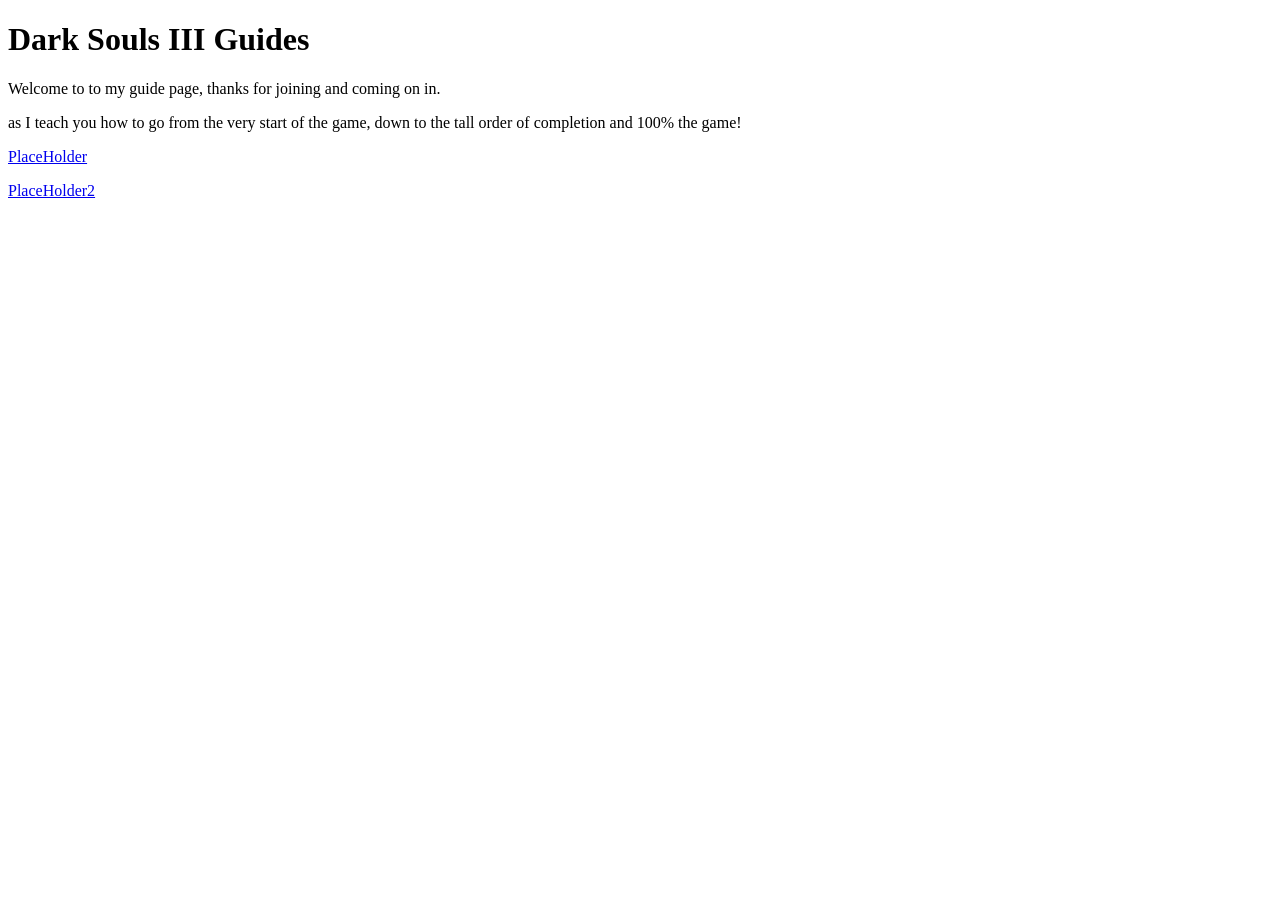
==== index.html @ 9a1a69d4 "Create index.html for Dark Souls III guides" ====
<!DOCTYPE html>
<html>
<head>
<title>SnowForge Solution's Guides</title>
</head>

<body>

<h1>Dark Souls III Guides</h1>

<p>Welcome to to my guide page, thanks for joining and coming on in.</p>
<p>as I teach you how to go from the very start of the game, down to the tall order of completion and 100% the game!</p>
  
<p>
<a href="Placeholder1.html">PlaceHolder</a>
</p>

<p>
<a href="PlaceHolder2.html">PlaceHolder2</a>
</p>

</body>
</html>
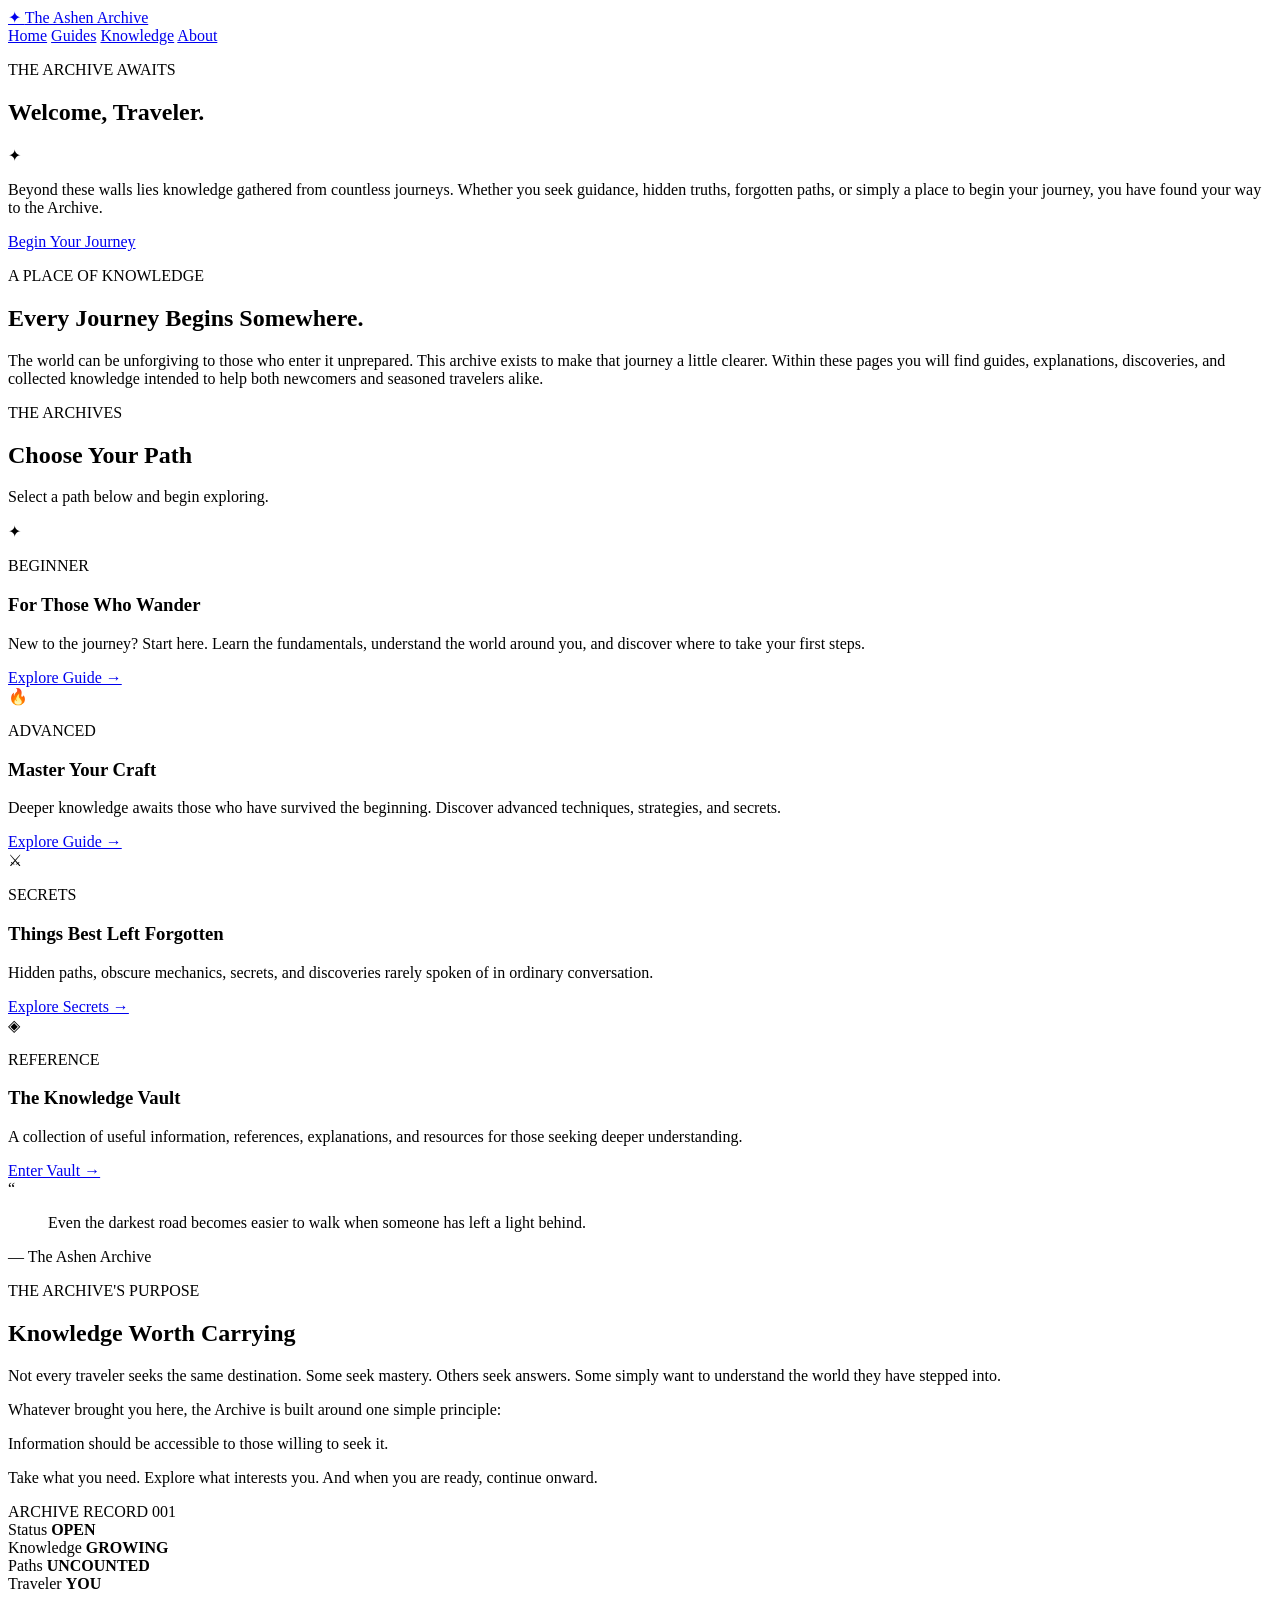
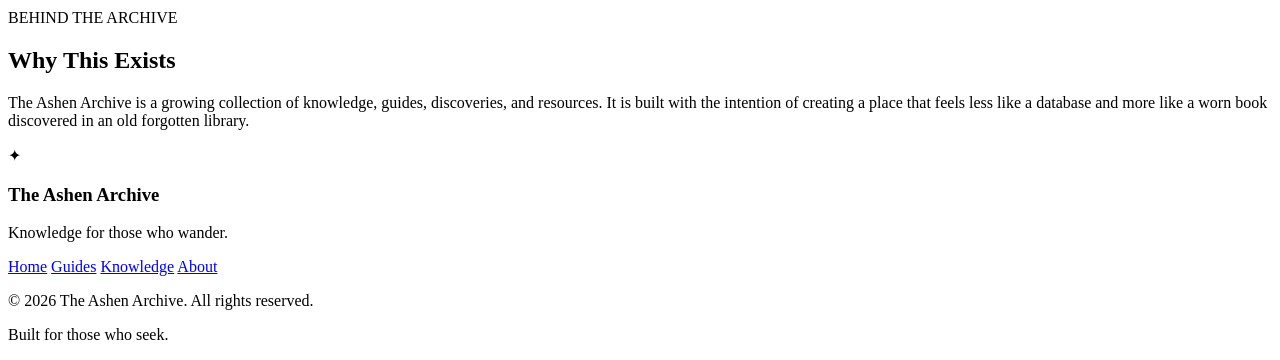
==== commit adce88f4: "Revise index.html for Ashen Archive layout and content Updated the HTML structure and content for th" ====
--- a/index.html
+++ b/index.html
@@ -1,23 +1,438 @@
 <!DOCTYPE html>
-<html>
+<html lang="en">
 <head>
-<title>SnowForge Solution's Guides</title>
+    <meta charset="UTF-8">
+
+    <meta name="viewport" content="width=device-width, initial-scale=1.0">
+
+    <meta name="description" content="A collection of guides, knowledge, and discoveries for those willing to venture beyond the known.">
+
+    <title>The Ashen Archive</title>
+
+    <link rel="stylesheet" href="css/style.css">
 </head>
 
 <body>
 
-<h1>Dark Souls III Guides</h1>
-
-<p>Welcome to to my guide page, thanks for joining and coming on in.</p>
-<p>as I teach you how to go from the very start of the game, down to the tall order of completion and 100% the game!</p>
-  
-<p>
-<a href="Placeholder1.html">PlaceHolder</a>
-</p>
-
-<p>
-<a href="PlaceHolder2.html">PlaceHolder2</a>
-</p>
+    <!-- =========================
+         HEADER
+    ========================== -->
+
+    <header class="site-header">
+
+        <div class="header-inner">
+
+            <a href="index.html" class="site-logo">
+                <span class="logo-mark">✦</span>
+                <span class="logo-text">The Ashen Archive</span>
+            </a>
+
+            <nav class="main-nav">
+
+                <a href="#home">Home</a>
+                <a href="#guides">Guides</a>
+                <a href="#knowledge">Knowledge</a>
+                <a href="#about">About</a>
+
+            </nav>
+
+        </div>
+
+    </header>
+
+
+    <!-- =========================
+         HERO / WELCOME
+    ========================== -->
+
+    <main>
+
+        <section id="home" class="hero">
+
+            <div class="hero-overlay"></div>
+
+            <div class="hero-content">
+
+                <p class="eyebrow">THE ARCHIVE AWAITS</p>
+
+                <h1>
+                    Welcome, Traveler.
+                </h1>
+
+                <div class="ornament">
+                    <span></span>
+                    ✦
+                    <span></span>
+                </div>
+
+                <p class="hero-text">
+                    Beyond these walls lies knowledge gathered from countless
+                    journeys. Whether you seek guidance, hidden truths,
+                    forgotten paths, or simply a place to begin your journey,
+                    you have found your way to the Archive.
+                </p>
+
+                <a href="#guides" class="primary-button">
+                    Begin Your Journey
+                </a>
+
+            </div>
+
+        </section>
+
+
+        <!-- =========================
+             INTRODUCTION
+        ========================== -->
+
+        <section class="intro section">
+
+            <div class="section-heading">
+
+                <p class="eyebrow">A PLACE OF KNOWLEDGE</p>
+
+                <h2>Every Journey Begins Somewhere.</h2>
+
+                <div class="heading-line"></div>
+
+            </div>
+
+            <p class="intro-text">
+                The world can be unforgiving to those who enter it unprepared.
+                This archive exists to make that journey a little clearer.
+                Within these pages you will find guides, explanations,
+                discoveries, and collected knowledge intended to help both
+                newcomers and seasoned travelers alike.
+            </p>
+
+        </section>
+
+
+        <!-- =========================
+             GUIDES
+        ========================== -->
+
+        <section id="guides" class="guides section">
+
+            <div class="section-heading">
+
+                <p class="eyebrow">THE ARCHIVES</p>
+
+                <h2>Choose Your Path</h2>
+
+                <div class="heading-line"></div>
+
+                <p class="section-description">
+                    Select a path below and begin exploring.
+                </p>
+
+            </div>
+
+
+            <div class="guide-grid">
+
+
+                <!-- Guide Card -->
+
+                <article class="guide-card">
+
+                    <div class="card-icon gold">
+                        ✦
+                    </div>
+
+                    <div class="card-content">
+
+                        <p class="card-category">BEGINNER</p>
+
+                        <h3>For Those Who Wander</h3>
+
+                        <p>
+                            New to the journey? Start here. Learn the
+                            fundamentals, understand the world around you,
+                            and discover where to take your first steps.
+                        </p>
+
+                        <a href="#" class="card-link">
+                            Explore Guide →
+                        </a>
+
+                    </div>
+
+                </article>
+
+
+                <!-- Guide Card -->
+
+                <article class="guide-card">
+
+                    <div class="card-icon orange">
+                        🔥
+                    </div>
+
+                    <div class="card-content">
+
+                        <p class="card-category">ADVANCED</p>
+
+                        <h3>Master Your Craft</h3>
+
+                        <p>
+                            Deeper knowledge awaits those who have survived
+                            the beginning. Discover advanced techniques,
+                            strategies, and secrets.
+                        </p>
+
+                        <a href="#" class="card-link">
+                            Explore Guide →
+                        </a>
+
+                    </div>
+
+                </article>
+
+
+                <!-- Guide Card -->
+
+                <article class="guide-card">
+
+                    <div class="card-icon red">
+                        ⚔
+                    </div>
+
+                    <div class="card-content">
+
+                        <p class="card-category">SECRETS</p>
+
+                        <h3>Things Best Left Forgotten</h3>
+
+                        <p>
+                            Hidden paths, obscure mechanics, secrets, and
+                            discoveries rarely spoken of in ordinary
+                            conversation.
+                        </p>
+
+                        <a href="#" class="card-link">
+                            Explore Secrets →
+                        </a>
+
+                    </div>
+
+                </article>
+
+
+                <!-- Guide Card -->
+
+                <article class="guide-card">
+
+                    <div class="card-icon blue">
+                        ◈
+                    </div>
+
+                    <div class="card-content">
+
+                        <p class="card-category">REFERENCE</p>
+
+                        <h3>The Knowledge Vault</h3>
+
+                        <p>
+                            A collection of useful information, references,
+                            explanations, and resources for those seeking
+                            deeper understanding.
+                        </p>
+
+                        <a href="#" class="card-link">
+                            Enter Vault →
+                        </a>
+
+                    </div>
+
+                </article>
+
+            </div>
+
+        </section>
+
+
+        <!-- =========================
+             QUOTE / DIVIDER
+        ========================== -->
+
+        <section class="quote-section">
+
+            <div class="quote-container">
+
+                <span class="quote-mark">“</span>
+
+                <blockquote>
+                    Even the darkest road becomes easier to walk
+                    when someone has left a light behind.
+                </blockquote>
+
+                <div class="heading-line"></div>
+
+                <p>— The Ashen Archive</p>
+
+            </div>
+
+        </section>
+
+
+        <!-- =========================
+             KNOWLEDGE SECTION
+        ========================== -->
+
+        <section id="knowledge" class="knowledge section">
+
+            <div class="section-heading">
+
+                <p class="eyebrow">THE ARCHIVE'S PURPOSE</p>
+
+                <h2>Knowledge Worth Carrying</h2>
+
+                <div class="heading-line"></div>
+
+            </div>
+
+
+            <div class="knowledge-layout">
+
+                <div class="knowledge-text">
+
+                    <p>
+                        Not every traveler seeks the same destination.
+                        Some seek mastery. Others seek answers. Some simply
+                        want to understand the world they have stepped into.
+                    </p>
+
+                    <p>
+                        Whatever brought you here, the Archive is built around
+                        one simple principle:
+                    </p>
+
+                    <p class="highlight-text">
+                        Information should be accessible to those willing
+                        to seek it.
+                    </p>
+
+                    <p>
+                        Take what you need. Explore what interests you.
+                        And when you are ready, continue onward.
+                    </p>
+
+                </div>
+
+
+                <div class="knowledge-panel">
+
+                    <div class="panel-header">
+                        <span>ARCHIVE RECORD</span>
+                        <span>001</span>
+                    </div>
+
+                    <div class="panel-body">
+
+                        <div class="record-row">
+                            <span>Status</span>
+                            <strong>OPEN</strong>
+                        </div>
+
+                        <div class="record-row">
+                            <span>Knowledge</span>
+                            <strong>GROWING</strong>
+                        </div>
+
+                        <div class="record-row">
+                            <span>Paths</span>
+                            <strong>UNCOUNTED</strong>
+                        </div>
+
+                        <div class="record-row">
+                            <span>Traveler</span>
+                            <strong>YOU</strong>
+                        </div>
+
+                    </div>
+
+                </div>
+
+            </div>
+
+        </section>
+
+
+        <!-- =========================
+             ABOUT
+        ========================== -->
+
+        <section id="about" class="about section">
+
+            <div class="section-heading">
+
+                <p class="eyebrow">BEHIND THE ARCHIVE</p>
+
+                <h2>Why This Exists</h2>
+
+                <div class="heading-line"></div>
+
+            </div>
+
+            <p class="about-text">
+                The Ashen Archive is a growing collection of knowledge,
+                guides, discoveries, and resources. It is built with the
+                intention of creating a place that feels less like a database
+                and more like a worn book discovered in an old forgotten
+                library.
+            </p>
+
+        </section>
+
+    </main>
+
+
+    <!-- =========================
+         FOOTER
+    ========================== -->
+
+    <footer class="site-footer">
+
+        <div class="footer-inner">
+
+            <div class="footer-brand">
+
+                <span class="logo-mark">✦</span>
+
+                <div>
+                    <h3>The Ashen Archive</h3>
+                    <p>Knowledge for those who wander.</p>
+                </div>
+
+            </div>
+
+
+            <div class="footer-links">
+
+                <a href="#home">Home</a>
+                <a href="#guides">Guides</a>
+                <a href="#knowledge">Knowledge</a>
+                <a href="#about">About</a>
+
+            </div>
+
+        </div>
+
+
+        <div class="footer-bottom">
+
+            <p>
+                © 2026 The Ashen Archive. All rights reserved.
+            </p>
+
+            <p>
+                Built for those who seek.
+            </p>
+
+        </div>
+
+    </footer>
 
 </body>
 </html>
--- a/css/style.css
+++ b/css/style.css
@@ -0,0 +1 @@
+/*Dark Souls III guides created by Snowforge Solutions Style.css files*/
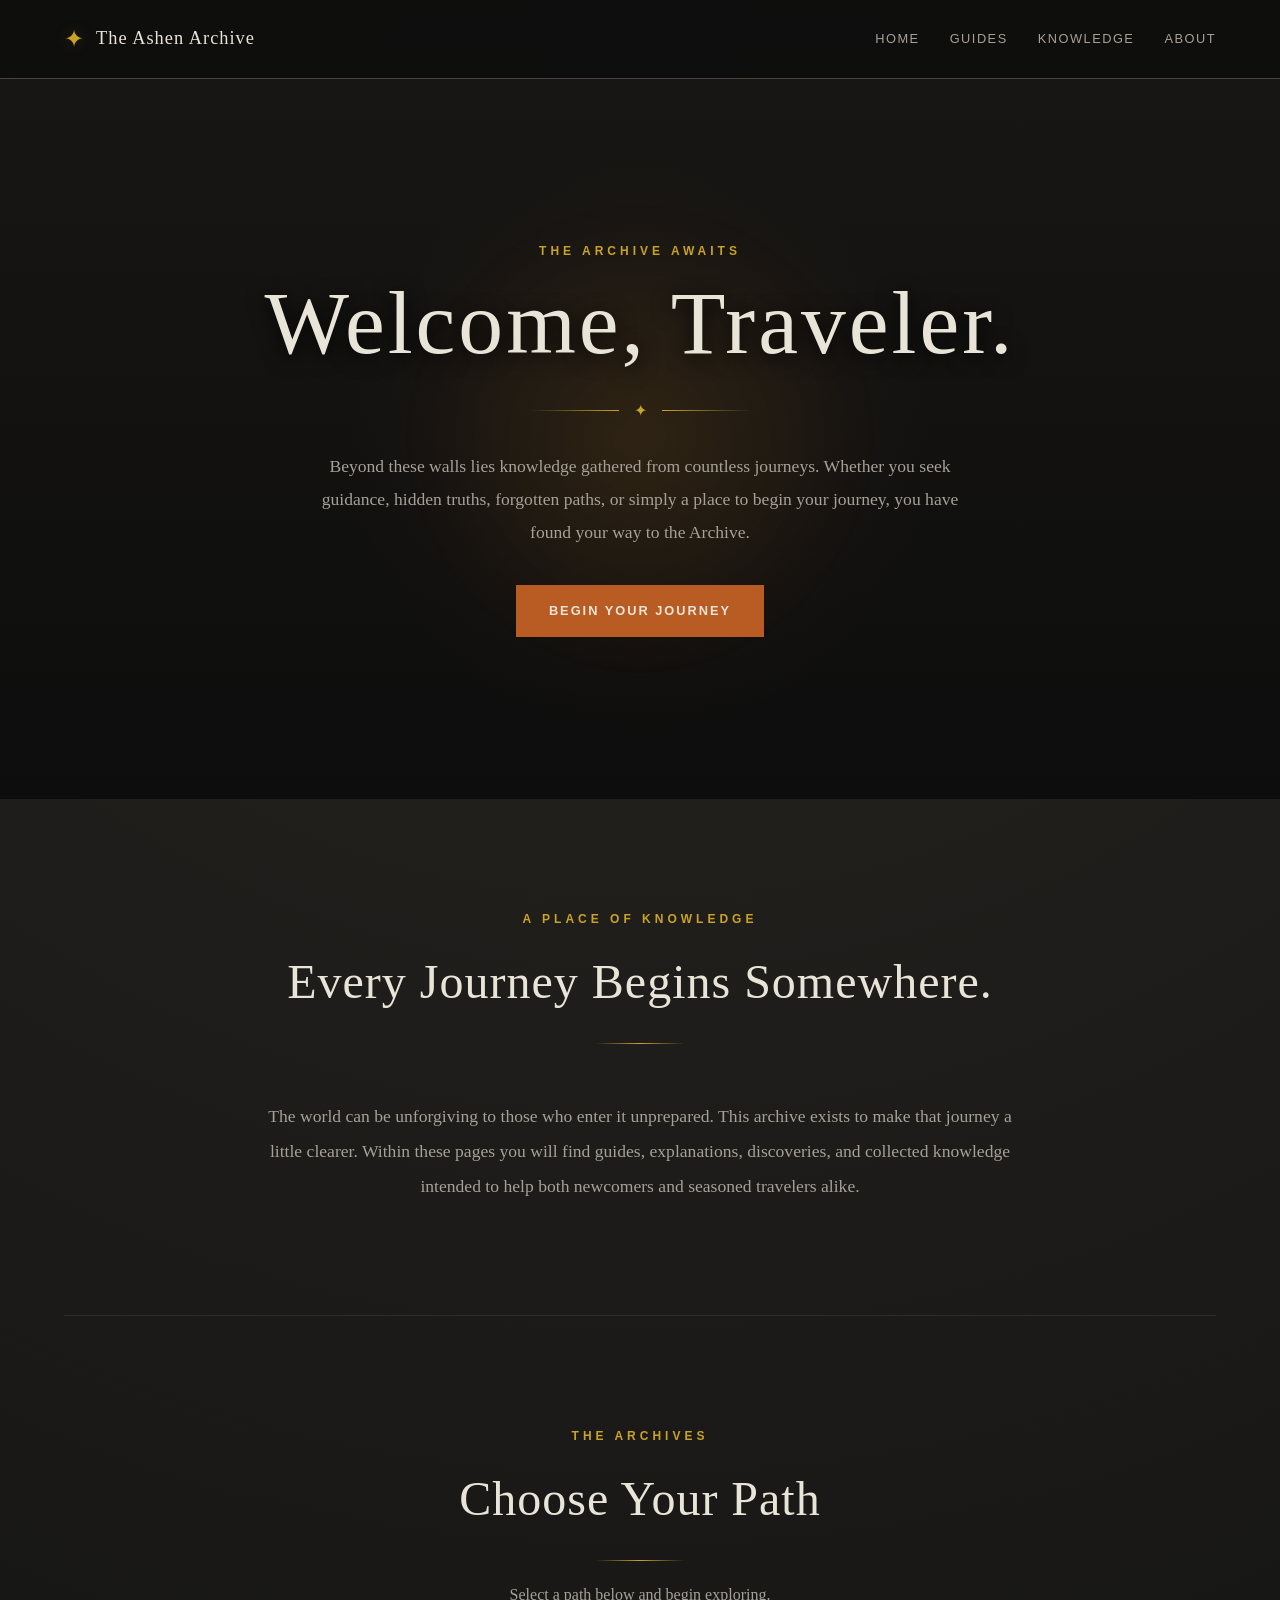
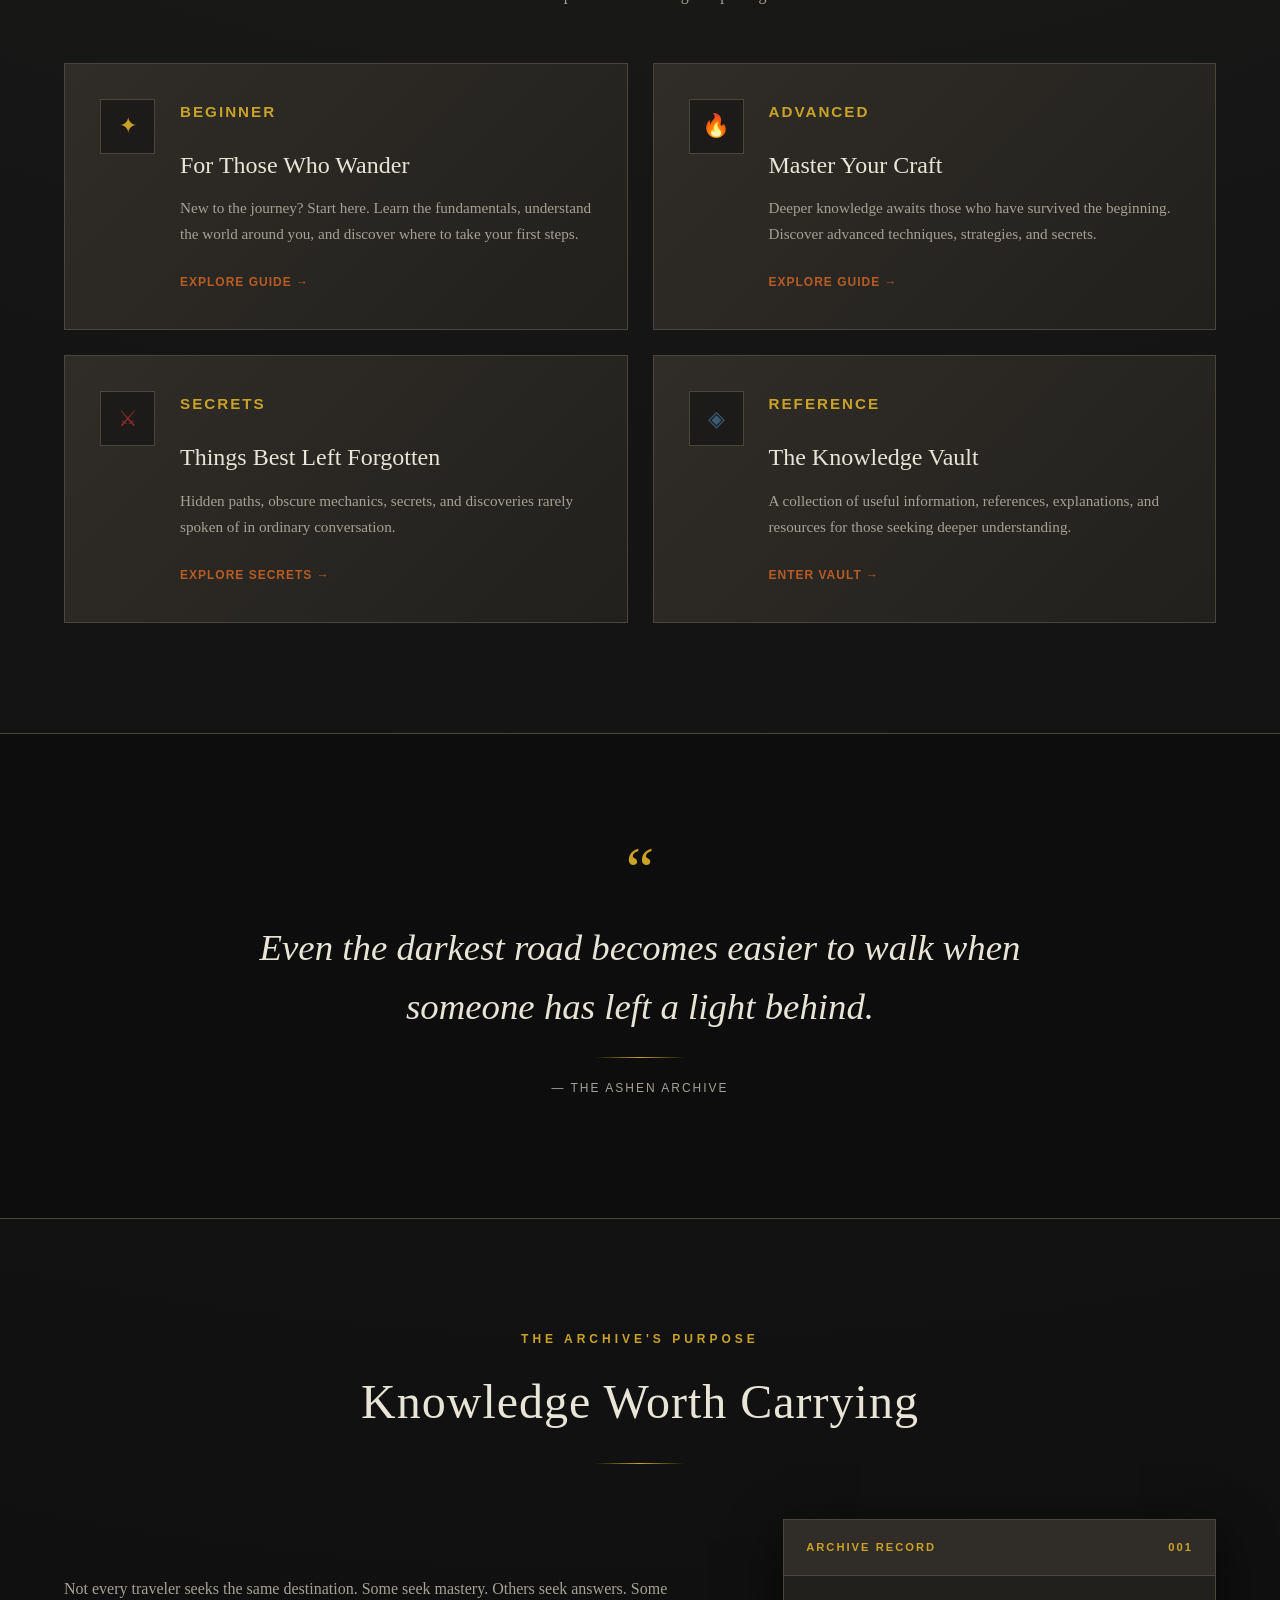
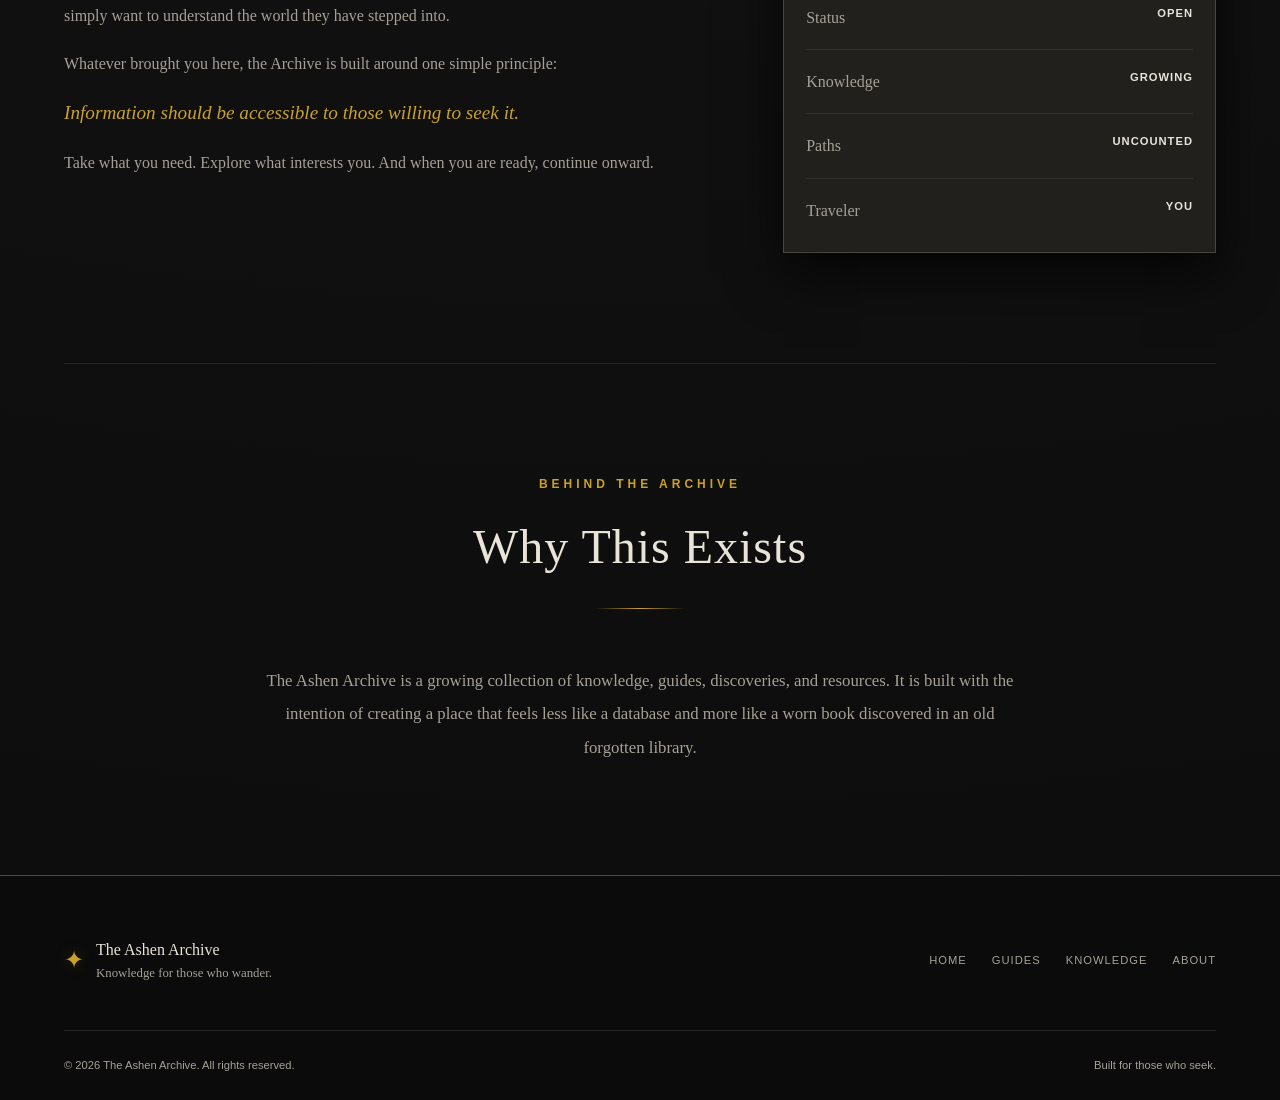
==== commit c0f11a75: "Update link in index.html to point to Beginner guide" ====
--- a/index.html
+++ b/index.html
@@ -152,7 +152,7 @@
                             and discover where to take your first steps.
                         </p>
 
-                        <a href="#" class="card-link">
+                        <a href="guides/Beginner" class="card-link">
                             Explore Guide →
                         </a>
 
--- a/css/style.css
+++ b/css/style.css
@@ -1 +1,1247 @@
-/*Dark Souls III guides created by Snowforge Solutions Style.css files*/
+/* =========================================================
+   THE ASHEN ARCHIVE
+   Dark Fantasy / Dark Souls Inspired Theme
+========================================================= */
+
+
+/* =========================================================
+   COLOR PALETTE
+========================================================= */
+
+:root {
+
+    --yellow: #C9A227;
+    --orange: #B85C24;
+
+    --black: #0D0D0D;
+    --white: #E8E4D8;
+
+    --red: #8F2D2D;
+    --blue: #3D5A73;
+    --grey: #5A5854;
+
+    --background: #151515;
+    --surface: #22201D;
+    --surface-light: #302D28;
+
+    --border: #4A463E;
+
+    --text: #E8E4D8;
+    --text-muted: #A6A196;
+
+    --ember-glow: rgba(184, 92, 36, 0.35);
+    --gold-glow: rgba(201, 162, 39, 0.25);
+
+    --shadow: rgba(0, 0, 0, 0.75);
+
+}
+
+
+/* =========================================================
+   RESET
+========================================================= */
+
+* {
+    margin: 0;
+    padding: 0;
+    box-sizing: border-box;
+}
+
+
+html {
+    scroll-behavior: smooth;
+}
+
+
+body {
+
+    background:
+        radial-gradient(
+            circle at top,
+            #292621 0%,
+            var(--background) 45%,
+            #0C0C0C 100%
+        );
+
+    color: var(--text);
+
+    font-family:
+        Georgia,
+        "Times New Roman",
+        serif;
+
+    line-height: 1.7;
+
+    min-height: 100vh;
+
+}
+
+
+/* =========================================================
+   GENERAL ELEMENTS
+========================================================= */
+
+a {
+    color: inherit;
+    text-decoration: none;
+}
+
+
+p {
+    color: var(--text-muted);
+}
+
+
+.section {
+
+    width: min(1200px, 90%);
+
+    margin: 0 auto;
+
+    padding: 110px 0;
+
+}
+
+
+.eyebrow {
+
+    color: var(--yellow);
+
+    font-family:
+        Arial,
+        Helvetica,
+        sans-serif;
+
+    font-size: 0.75rem;
+
+    font-weight: bold;
+
+    letter-spacing: 4px;
+
+    text-transform: uppercase;
+
+    margin-bottom: 12px;
+
+}
+
+
+/* =========================================================
+   HEADER
+========================================================= */
+
+.site-header {
+
+    position: sticky;
+
+    top: 0;
+
+    z-index: 1000;
+
+    background:
+        rgba(13, 13, 13, 0.94);
+
+    border-bottom:
+        1px solid var(--border);
+
+    backdrop-filter:
+        blur(10px);
+
+}
+
+
+.header-inner {
+
+    width: min(1200px, 90%);
+
+    margin: 0 auto;
+
+    min-height: 78px;
+
+    display: flex;
+
+    align-items: center;
+
+    justify-content: space-between;
+
+    gap: 30px;
+
+}
+
+
+.site-logo {
+
+    display: flex;
+
+    align-items: center;
+
+    gap: 12px;
+
+}
+
+
+.logo-mark {
+
+    color: var(--yellow);
+
+    font-size: 1.5rem;
+
+    text-shadow:
+        0 0 15px var(--gold-glow);
+
+}
+
+
+.logo-text {
+
+    color: var(--white);
+
+    font-family:
+        Georgia,
+        "Times New Roman",
+        serif;
+
+    font-size: 1.15rem;
+
+    letter-spacing: 1px;
+
+}
+
+
+/* Navigation */
+
+.main-nav {
+
+    display: flex;
+
+    align-items: center;
+
+    gap: 30px;
+
+}
+
+
+.main-nav a {
+
+    color: var(--text-muted);
+
+    font-family:
+        Arial,
+        Helvetica,
+        sans-serif;
+
+    font-size: 0.8rem;
+
+    letter-spacing: 1.5px;
+
+    text-transform: uppercase;
+
+    transition:
+        color 0.3s ease,
+        text-shadow 0.3s ease;
+
+}
+
+
+.main-nav a:hover {
+
+    color: var(--yellow);
+
+    text-shadow:
+        0 0 12px var(--gold-glow);
+
+}
+
+
+/* =========================================================
+   HERO
+========================================================= */
+
+.hero {
+
+    min-height: 720px;
+
+    display: flex;
+
+    align-items: center;
+
+    justify-content: center;
+
+    text-align: center;
+
+    position: relative;
+
+    overflow: hidden;
+
+    background:
+
+        radial-gradient(
+            circle at center,
+            rgba(184, 92, 36, 0.10),
+            transparent 40%
+        ),
+
+        linear-gradient(
+            180deg,
+            #171614,
+            #0D0D0D
+        );
+
+}
+
+
+/* Atmospheric glow */
+
+.hero::before {
+
+    content: "";
+
+    position: absolute;
+
+    width: 500px;
+
+    height: 500px;
+
+    border-radius: 50%;
+
+    background:
+        radial-gradient(
+            circle,
+            rgba(201, 162, 39, 0.08),
+            transparent 65%
+        );
+
+    filter: blur(20px);
+
+}
+
+
+.hero-content {
+
+    position: relative;
+
+    z-index: 2;
+
+    width: min(800px, 90%);
+
+}
+
+
+.hero h1 {
+
+    color: var(--white);
+
+    font-size:
+        clamp(3rem, 7vw, 6rem);
+
+    font-weight: normal;
+
+    letter-spacing: 3px;
+
+    line-height: 1.1;
+
+    text-shadow:
+        0 4px 20px rgba(0, 0, 0, 0.9);
+
+}
+
+
+.hero-text {
+
+    max-width: 680px;
+
+    margin: 25px auto 35px;
+
+    font-size: 1.1rem;
+
+    line-height: 1.9;
+
+}
+
+
+.ornament {
+
+    display: flex;
+
+    align-items: center;
+
+    justify-content: center;
+
+    gap: 15px;
+
+    margin: 25px 0;
+
+    color: var(--yellow);
+
+}
+
+
+.ornament span {
+
+    display: block;
+
+    width: 90px;
+
+    height: 1px;
+
+    background:
+        linear-gradient(
+            to right,
+            transparent,
+            var(--yellow)
+        );
+
+}
+
+
+.ornament span:last-child {
+
+    background:
+        linear-gradient(
+            to left,
+            transparent,
+            var(--yellow)
+        );
+
+}
+
+
+/* =========================================================
+   BUTTON
+========================================================= */
+
+.primary-button {
+
+    display: inline-block;
+
+    padding: 14px 32px;
+
+    background: var(--orange);
+
+    border: 1px solid var(--orange);
+
+    color: var(--white);
+
+    font-family:
+        Arial,
+        Helvetica,
+        sans-serif;
+
+    font-size: 0.8rem;
+
+    font-weight: bold;
+
+    letter-spacing: 2px;
+
+    text-transform: uppercase;
+
+    transition:
+        background 0.3s ease,
+        border-color 0.3s ease,
+        box-shadow 0.3s ease,
+        transform 0.3s ease;
+
+}
+
+
+.primary-button:hover {
+
+    background: var(--yellow);
+
+    border-color: var(--yellow);
+
+    color: var(--black);
+
+    box-shadow:
+        0 0 25px var(--ember-glow);
+
+    transform: translateY(-2px);
+
+}
+
+
+/* =========================================================
+   SECTION HEADINGS
+========================================================= */
+
+.section-heading {
+
+    text-align: center;
+
+    margin-bottom: 55px;
+
+}
+
+
+.section-heading h2 {
+
+    color: var(--white);
+
+    font-size:
+        clamp(2rem, 4vw, 3rem);
+
+    font-weight: normal;
+
+    letter-spacing: 1px;
+
+}
+
+
+.heading-line {
+
+    width: 90px;
+
+    height: 1px;
+
+    margin: 20px auto;
+
+    background:
+        linear-gradient(
+            to right,
+            transparent,
+            var(--yellow),
+            transparent
+        );
+
+}
+
+
+.section-description {
+
+    max-width: 600px;
+
+    margin: 0 auto;
+
+}
+
+
+/* =========================================================
+   INTRO
+========================================================= */
+
+.intro {
+
+    text-align: center;
+
+}
+
+
+.intro-text {
+
+    width: min(750px, 100%);
+
+    margin: 0 auto;
+
+    font-size: 1.1rem;
+
+    line-height: 2;
+
+}
+
+
+/* =========================================================
+   GUIDE GRID
+========================================================= */
+
+.guides {
+
+    border-top:
+        1px solid rgba(90, 88, 84, 0.3);
+
+}
+
+
+.guide-grid {
+
+    display: grid;
+
+    grid-template-columns:
+        repeat(2, 1fr);
+
+    gap: 25px;
+
+}
+
+
+/* =========================================================
+   GUIDE CARDS
+========================================================= */
+
+.guide-card {
+
+    display: flex;
+
+    gap: 25px;
+
+    padding: 35px;
+
+    background:
+
+        linear-gradient(
+            135deg,
+            var(--surface-light),
+            var(--surface)
+        );
+
+    border:
+        1px solid var(--border);
+
+    position: relative;
+
+    overflow: hidden;
+
+    transition:
+        transform 0.3s ease,
+        border-color 0.3s ease,
+        box-shadow 0.3s ease;
+
+}
+
+
+.guide-card::before {
+
+    content: "";
+
+    position: absolute;
+
+    top: 0;
+
+    left: 0;
+
+    width: 3px;
+
+    height: 100%;
+
+    background: var(--yellow);
+
+    opacity: 0;
+
+    transition: opacity 0.3s ease;
+
+}
+
+
+.guide-card:hover {
+
+    transform: translateY(-5px);
+
+    border-color: var(--grey);
+
+    box-shadow:
+        0 15px 35px var(--shadow);
+
+}
+
+
+.guide-card:hover::before {
+
+    opacity: 1;
+
+}
+
+
+/* =========================================================
+   CARD ICONS
+========================================================= */
+
+.card-icon {
+
+    min-width: 55px;
+
+    height: 55px;
+
+    display: flex;
+
+    align-items: center;
+
+    justify-content: center;
+
+    border:
+        1px solid var(--border);
+
+    background:
+        rgba(13, 13, 13, 0.5);
+
+    font-size: 1.4rem;
+
+}
+
+
+.card-icon.gold {
+    color: var(--yellow);
+}
+
+
+.card-icon.orange {
+    color: var(--orange);
+}
+
+
+.card-icon.red {
+    color: var(--red);
+}
+
+
+.card-icon.blue {
+    color: var(--blue);
+}
+
+
+/* =========================================================
+   CARD CONTENT
+========================================================= */
+
+.card-category {
+
+    color: var(--yellow);
+
+    font-family:
+        Arial,
+        Helvetica,
+        sans-serif;
+
+    font-size: 0.65rem;
+
+    font-weight: bold;
+
+    letter-spacing: 2px;
+
+    margin-bottom: 7px;
+
+}
+
+
+.card-content h3 {
+
+    color: var(--white);
+
+    font-size: 1.5rem;
+
+    font-weight: normal;
+
+    margin-bottom: 10px;
+
+}
+
+
+.card-content p {
+
+    font-size: 0.95rem;
+
+    margin-bottom: 20px;
+
+}
+
+
+.card-link {
+
+    color: var(--orange);
+
+    font-family:
+        Arial,
+        Helvetica,
+        sans-serif;
+
+    font-size: 0.75rem;
+
+    font-weight: bold;
+
+    letter-spacing: 1px;
+
+    text-transform: uppercase;
+
+}
+
+
+.card-link:hover {
+
+    color: var(--yellow);
+
+}
+
+
+/* =========================================================
+   QUOTE
+========================================================= */
+
+.quote-section {
+
+    padding: 120px 20px;
+
+    background:
+
+        linear-gradient(
+            rgba(13, 13, 13, 0.95),
+            rgba(13, 13, 13, 0.95)
+        );
+
+    border-top:
+        1px solid var(--border);
+
+    border-bottom:
+        1px solid var(--border);
+
+    text-align: center;
+
+}
+
+
+.quote-container {
+
+    width: min(850px, 90%);
+
+    margin: 0 auto;
+
+}
+
+
+.quote-mark {
+
+    color: var(--yellow);
+
+    font-size: 4rem;
+
+    line-height: 0.5;
+
+}
+
+
+blockquote {
+
+    color: var(--white);
+
+    font-size:
+        clamp(1.5rem, 3vw, 2.3rem);
+
+    font-style: italic;
+
+    line-height: 1.6;
+
+    margin: 20px 0;
+
+}
+
+
+.quote-container p {
+
+    font-family:
+        Arial,
+        Helvetica,
+        sans-serif;
+
+    font-size: 0.75rem;
+
+    letter-spacing: 2px;
+
+    text-transform: uppercase;
+
+}
+
+
+/* =========================================================
+   KNOWLEDGE
+========================================================= */
+
+.knowledge-layout {
+
+    display: grid;
+
+    grid-template-columns:
+        1.2fr 0.8fr;
+
+    gap: 70px;
+
+    align-items: center;
+
+}
+
+
+.knowledge-text p {
+
+    margin-bottom: 20px;
+
+}
+
+
+.highlight-text {
+
+    color: var(--yellow);
+
+    font-size: 1.2rem;
+
+    font-style: italic;
+
+}
+
+
+/* =========================================================
+   ARCHIVE PANEL
+========================================================= */
+
+.knowledge-panel {
+
+    background: var(--surface);
+
+    border:
+        1px solid var(--border);
+
+    box-shadow:
+        0 20px 50px var(--shadow);
+
+}
+
+
+.panel-header {
+
+    display: flex;
+
+    justify-content: space-between;
+
+    padding: 18px 22px;
+
+    background: var(--surface-light);
+
+    border-bottom:
+        1px solid var(--border);
+
+    color: var(--yellow);
+
+    font-family:
+        Arial,
+        Helvetica,
+        sans-serif;
+
+    font-size: 0.7rem;
+
+    font-weight: bold;
+
+    letter-spacing: 2px;
+
+}
+
+
+.panel-body {
+
+    padding: 10px 22px;
+
+}
+
+
+.record-row {
+
+    display: flex;
+
+    justify-content: space-between;
+
+    padding: 18px 0;
+
+    border-bottom:
+        1px solid rgba(90, 88, 84, 0.3);
+
+}
+
+
+.record-row:last-child {
+
+    border-bottom: none;
+
+}
+
+
+.record-row span {
+
+    color: var(--text-muted);
+
+}
+
+
+.record-row strong {
+
+    color: var(--white);
+
+    font-family:
+        Arial,
+        Helvetica,
+        sans-serif;
+
+    font-size: 0.7rem;
+
+    letter-spacing: 1px;
+
+}
+
+
+/* =========================================================
+   ABOUT
+========================================================= */
+
+.about {
+
+    text-align: center;
+
+    border-top:
+        1px solid rgba(90, 88, 84, 0.3);
+
+}
+
+
+.about-text {
+
+    width: min(750px, 100%);
+
+    margin: 0 auto;
+
+    font-size: 1.05rem;
+
+    line-height: 2;
+
+}
+
+
+/* =========================================================
+   FOOTER
+========================================================= */
+
+.site-footer {
+
+    background: #0B0B0B;
+
+    border-top:
+        1px solid var(--border);
+
+    padding:
+        60px 0 25px;
+
+}
+
+
+.footer-inner {
+
+    width: min(1200px, 90%);
+
+    margin: 0 auto 45px;
+
+    display: flex;
+
+    justify-content: space-between;
+
+    align-items: center;
+
+    gap: 30px;
+
+}
+
+
+.footer-brand {
+
+    display: flex;
+
+    align-items: center;
+
+    gap: 12px;
+
+}
+
+
+.footer-brand h3 {
+
+    color: var(--white);
+
+    font-size: 1rem;
+
+    font-weight: normal;
+
+}
+
+
+.footer-brand p {
+
+    font-size: 0.8rem;
+
+}
+
+
+.footer-links {
+
+    display: flex;
+
+    gap: 25px;
+
+}
+
+
+.footer-links a {
+
+    color: var(--text-muted);
+
+    font-family:
+        Arial,
+        Helvetica,
+        sans-serif;
+
+    font-size: 0.7rem;
+
+    letter-spacing: 1px;
+
+    text-transform: uppercase;
+
+}
+
+
+.footer-links a:hover {
+
+    color: var(--yellow);
+
+}
+
+
+.footer-bottom {
+
+    width: min(1200px, 90%);
+
+    margin: 0 auto;
+
+    padding-top: 25px;
+
+    border-top:
+        1px solid rgba(90, 88, 84, 0.3);
+
+    display: flex;
+
+    justify-content: space-between;
+
+    gap: 20px;
+
+}
+
+
+.footer-bottom p {
+
+    font-family:
+        Arial,
+        Helvetica,
+        sans-serif;
+
+    font-size: 0.7rem;
+
+}
+
+
+/* =========================================================
+   RESPONSIVE DESIGN
+========================================================= */
+
+@media (max-width: 800px) {
+
+    .header-inner {
+
+        flex-direction: column;
+
+        justify-content: center;
+
+        padding: 20px 0;
+
+    }
+
+
+    .main-nav {
+
+        gap: 18px;
+
+        flex-wrap: wrap;
+
+        justify-content: center;
+
+    }
+
+
+    .hero {
+
+        min-height: 650px;
+
+    }
+
+
+    .guide-grid {
+
+        grid-template-columns: 1fr;
+
+    }
+
+
+    .knowledge-layout {
+
+        grid-template-columns: 1fr;
+
+        gap: 40px;
+
+    }
+
+
+    .footer-inner {
+
+        flex-direction: column;
+
+        text-align: center;
+
+    }
+
+
+    .footer-bottom {
+
+        flex-direction: column;
+
+        text-align: center;
+
+    }
+
+}
+
+
+@media (max-width: 500px) {
+
+    .main-nav a {
+
+        font-size: 0.65rem;
+
+    }
+
+
+    .hero h1 {
+
+        font-size: 2.8rem;
+
+    }
+
+
+    .hero-text {
+
+        font-size: 0.95rem;
+
+    }
+
+
+    .guide-card {
+
+        flex-direction: column;
+
+        padding: 25px;
+
+    }
+
+
+    .card-icon {
+
+        min-width: 50px;
+
+        width: 50px;
+
+    }
+
+
+    .section {
+
+        padding: 80px 0;
+
+    }
+
+}
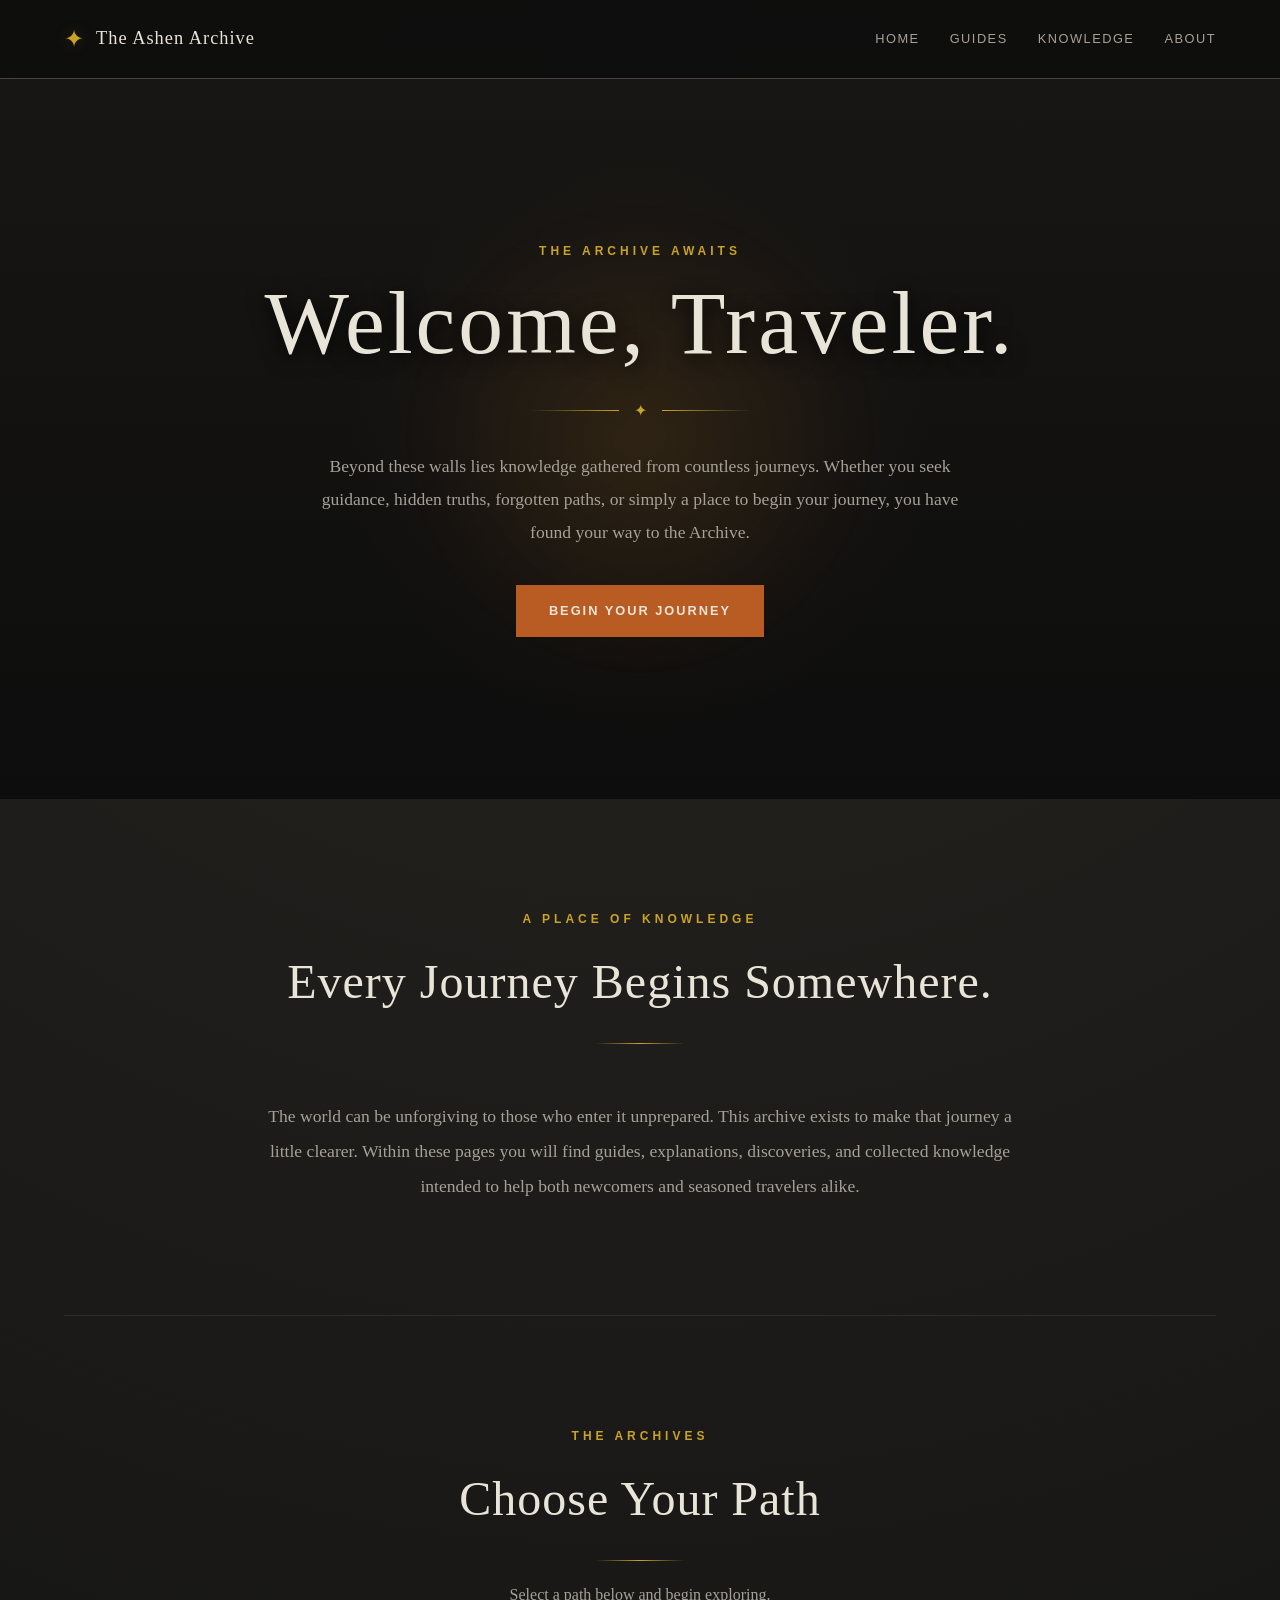
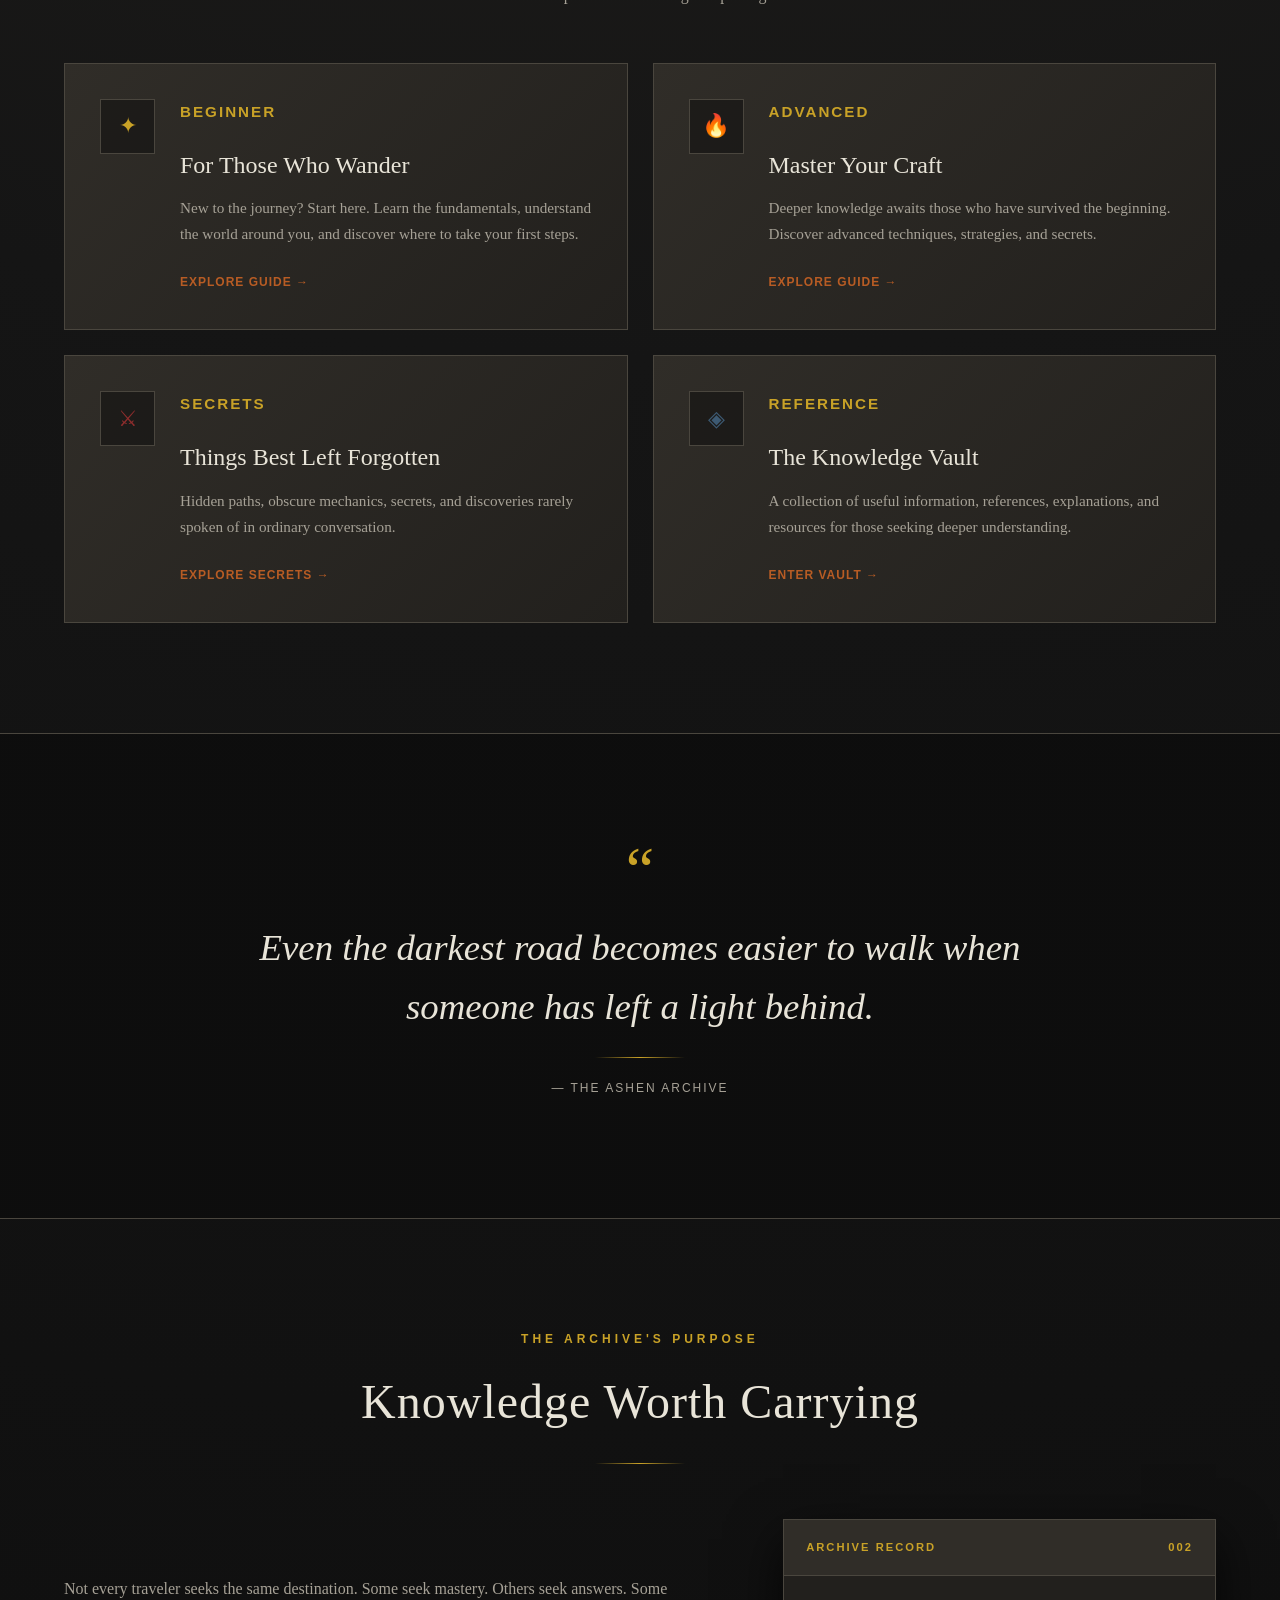
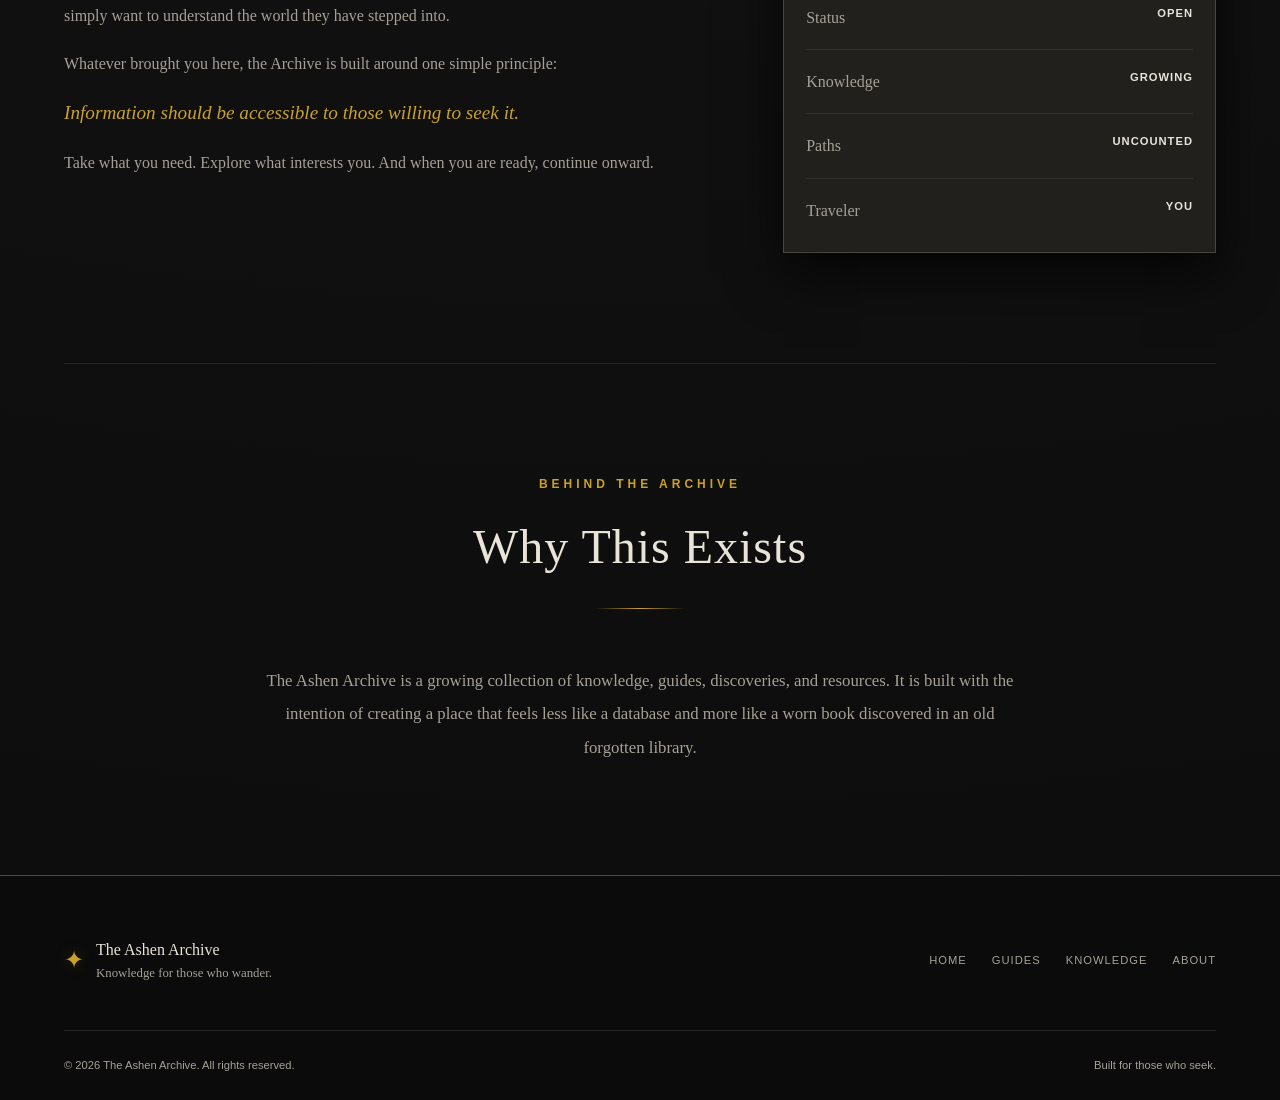
==== commit a5b26e8b: "Update archive record number from 001 to 002" ====
--- a/index.html
+++ b/index.html
@@ -152,7 +152,7 @@
                             and discover where to take your first steps.
                         </p>
 
-                        <a href="guides/Beginner" class="card-link">
+                        <a href="guides/Beginner.html" class="card-link">
                             Explore Guide →
                         </a>
 
@@ -325,7 +325,7 @@
 
                     <div class="panel-header">
                         <span>ARCHIVE RECORD</span>
-                        <span>001</span>
+                        <span>002</span>
                     </div>
 
                     <div class="panel-body">
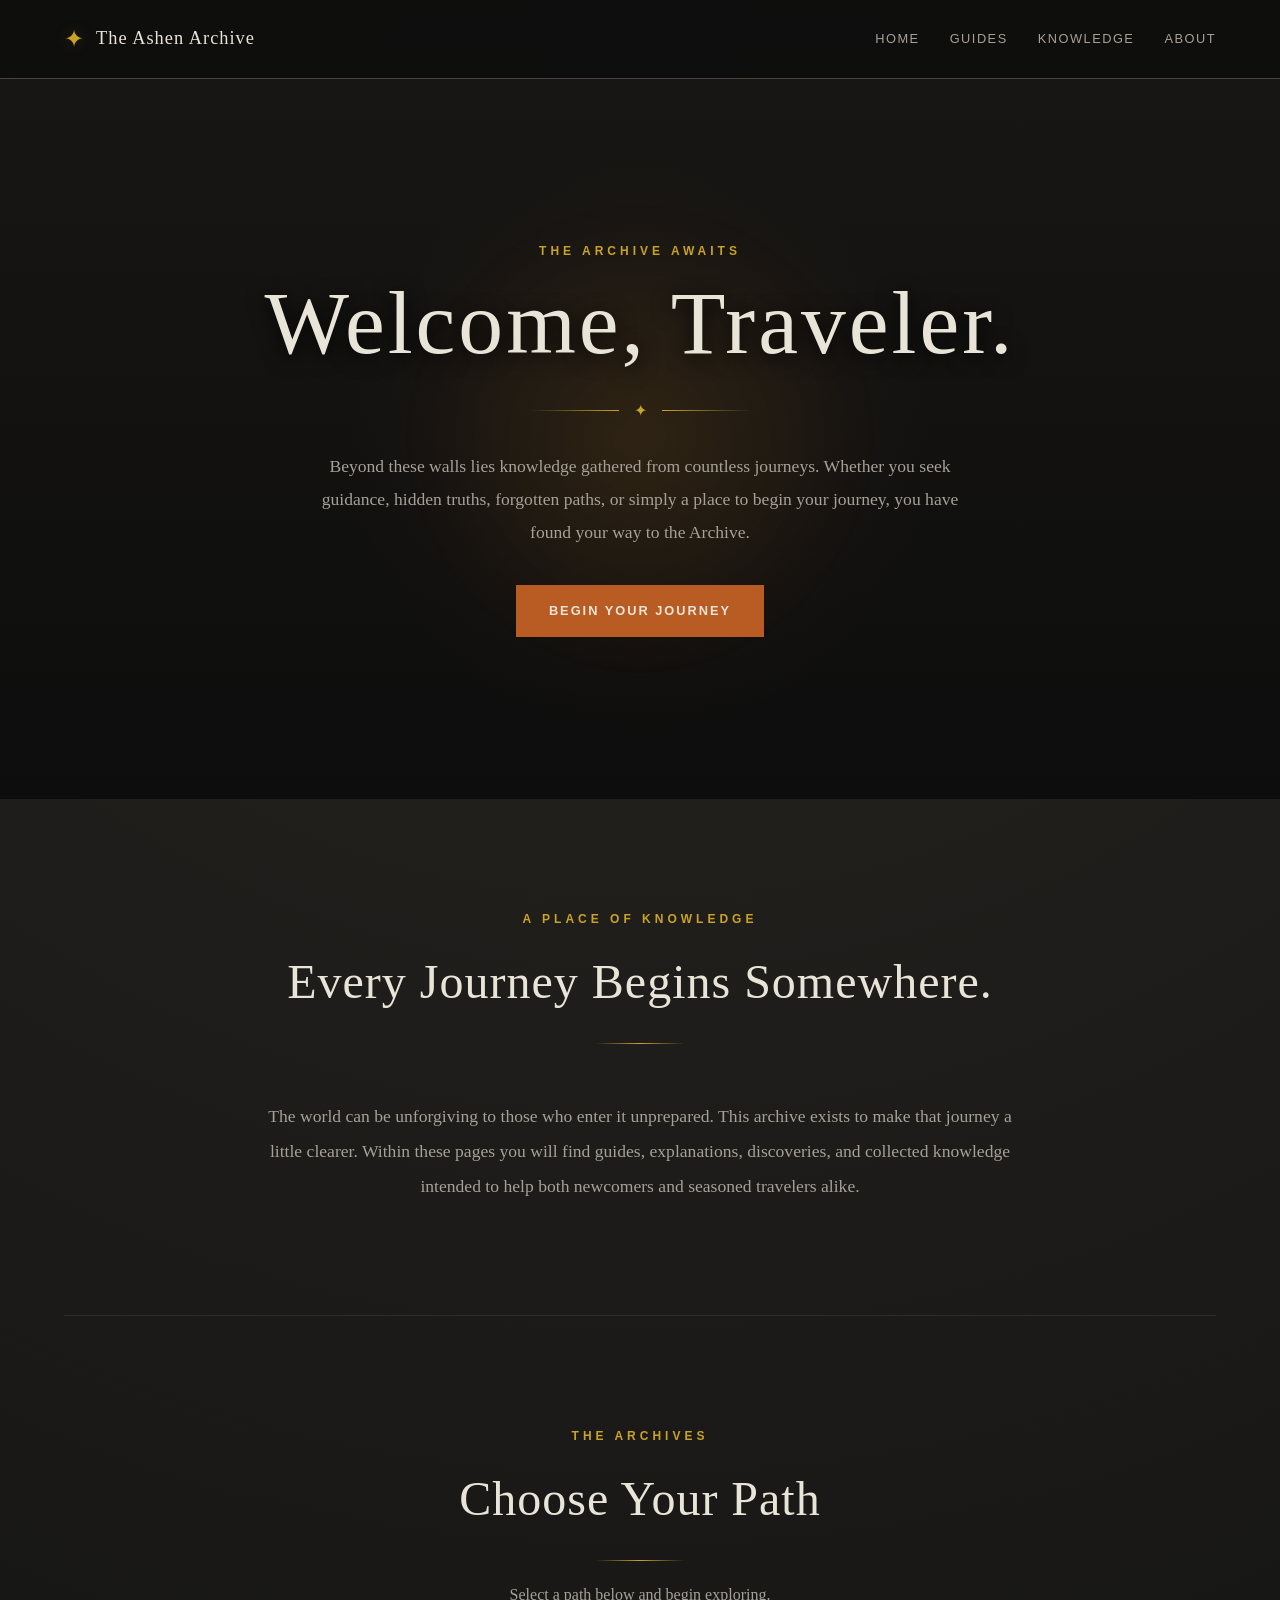
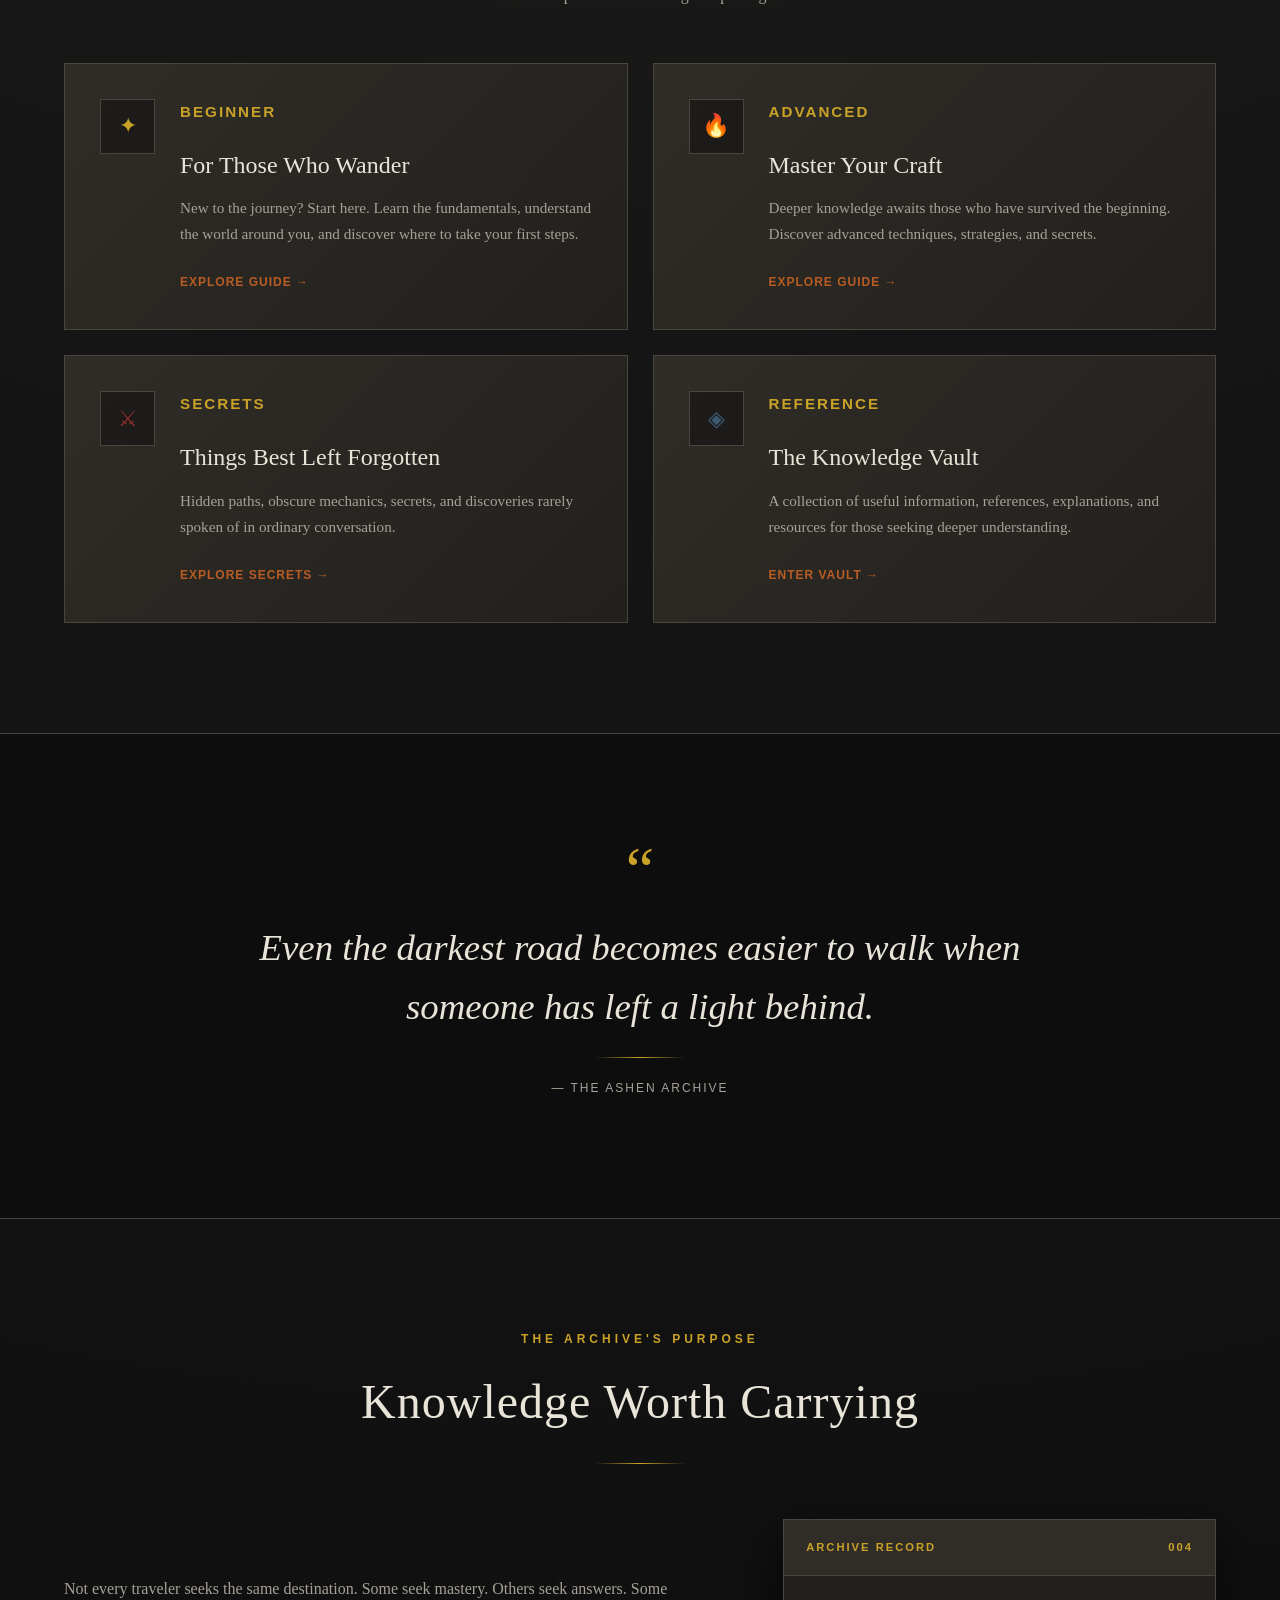
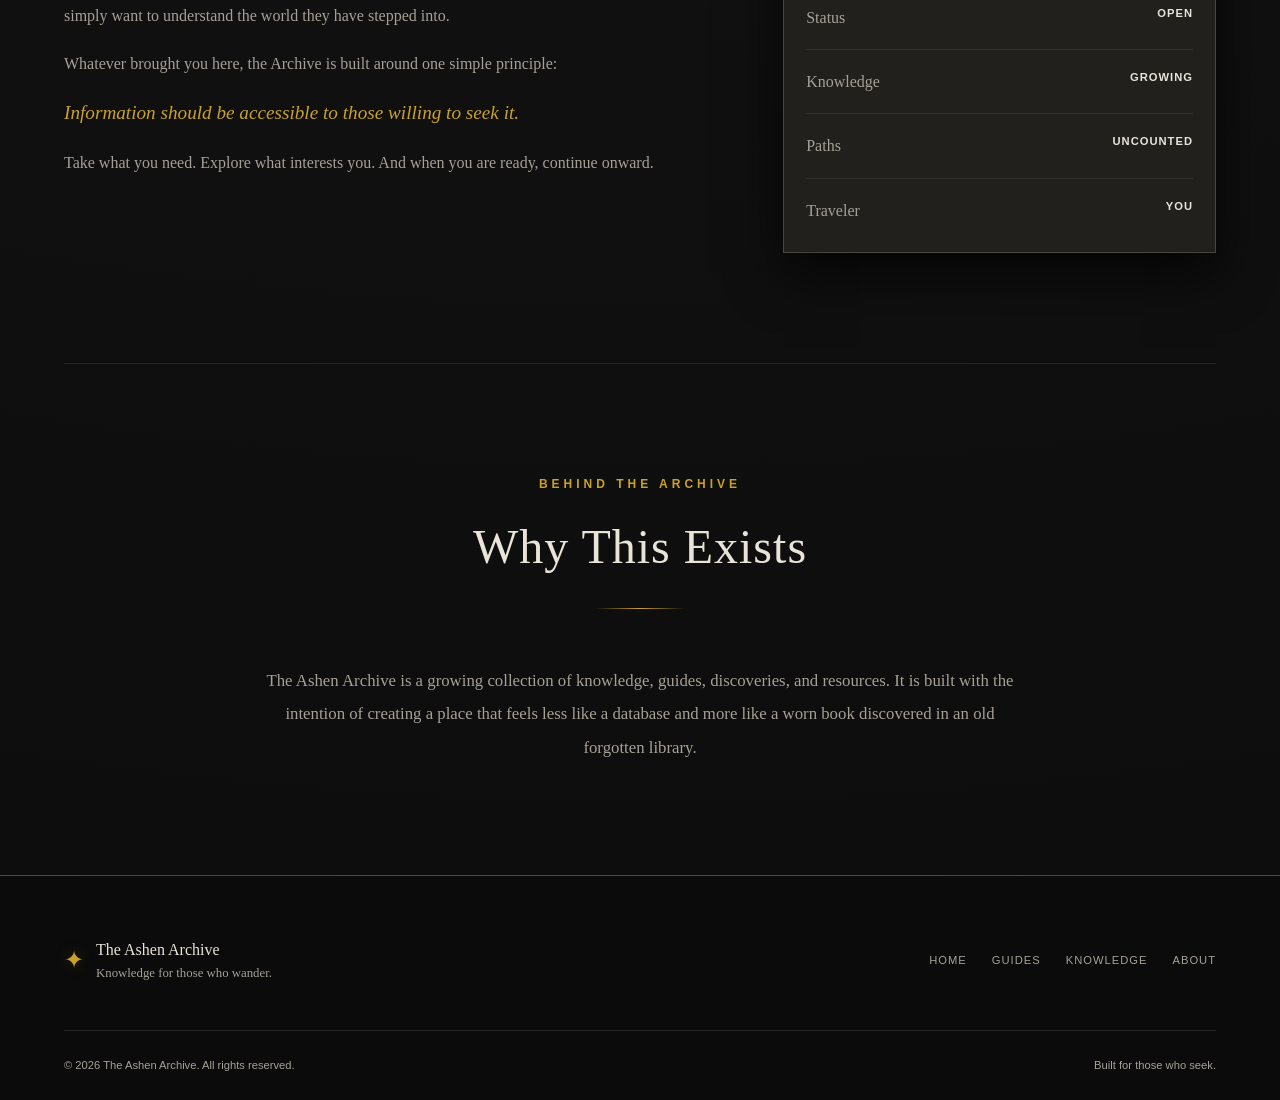
==== commit 0b92fcc0: "Update archive record number from 002 to 004" ====
--- a/index.html
+++ b/index.html
@@ -181,7 +181,7 @@
                             strategies, and secrets.
                         </p>
 
-                        <a href="#" class="card-link">
+                        <a href="guides/Advanced.html" class="card-link">
                             Explore Guide →
                         </a>
 
@@ -210,7 +210,7 @@
                             conversation.
                         </p>
 
-                        <a href="#" class="card-link">
+                        <a href="guides/Secrets.html" class="card-link">
                             Explore Secrets →
                         </a>
 
@@ -239,7 +239,7 @@
                             deeper understanding.
                         </p>
 
-                        <a href="#" class="card-link">
+                        <a href="guides/Reference.html" class="card-link">
                             Enter Vault →
                         </a>
 
@@ -325,7 +325,7 @@
 
                     <div class="panel-header">
                         <span>ARCHIVE RECORD</span>
-                        <span>002</span>
+                        <span>004</span>
                     </div>
 
                     <div class="panel-body">
